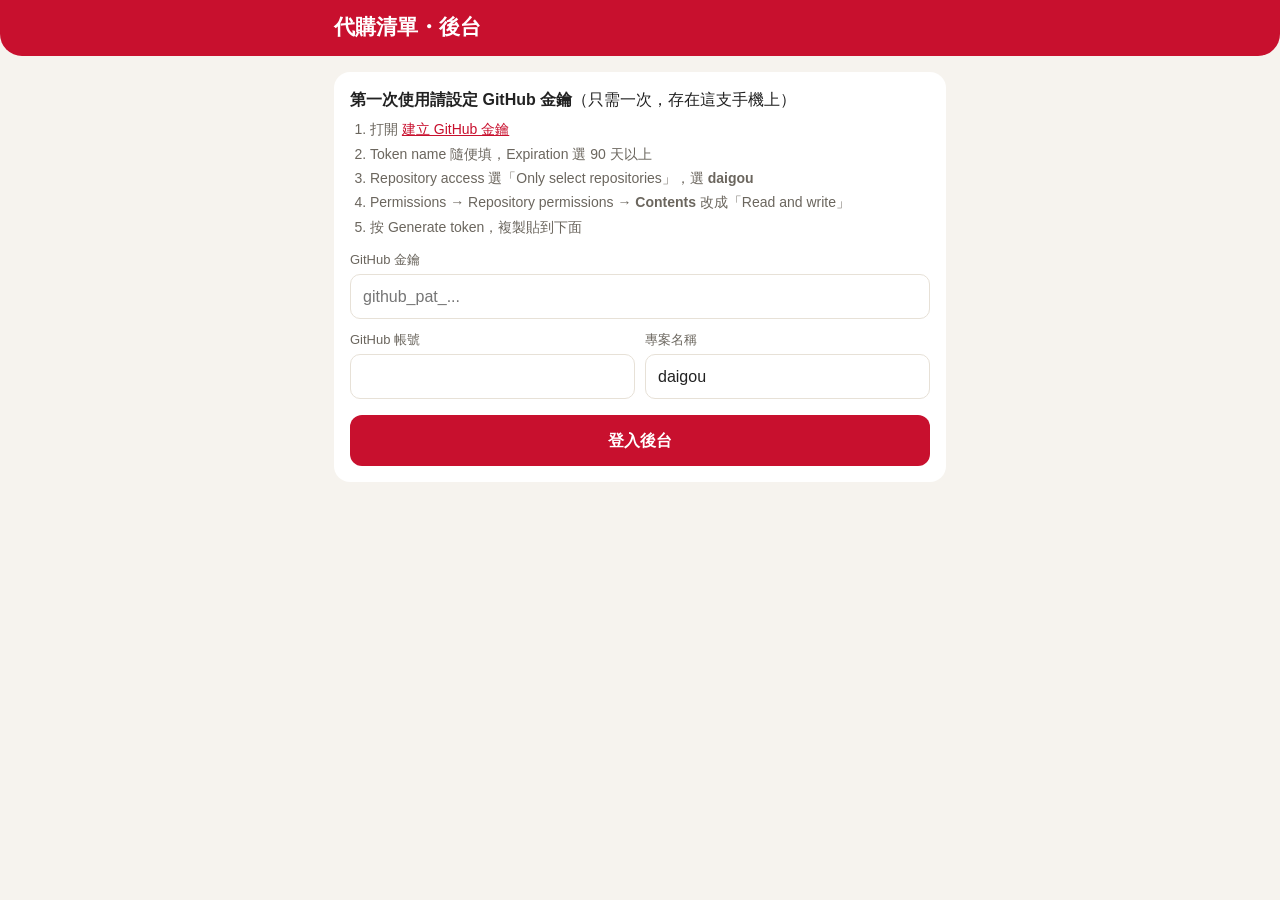
==== admin.html @ 392fc312 "代購清單 app 與後台 Co-Authored-By: Claude Opus 5.5 <noreply@anthropic.com> Claude-Session: https://claude." ====
<!doctype html>
<html lang="zh-Hant">
<head>
<meta charset="utf-8">
<meta name="viewport" content="width=device-width, initial-scale=1, viewport-fit=cover">
<meta name="theme-color" content="#c8102e">
<meta name="apple-mobile-web-app-capable" content="yes">
<meta name="mobile-web-app-capable" content="yes">
<meta name="apple-mobile-web-app-status-bar-style" content="black-translucent">
<meta name="apple-mobile-web-app-title" content="代購後台">
<link rel="apple-touch-icon" href="apple-touch-icon.png">
<link rel="icon" href="icon-192.png">
<link rel="stylesheet" href="app.css">
<title>代購清單・後台</title>
</head>
<body>
<div id="app"></div>
<script src="admin.js"></script>
</body>
</html>
---- app.css ----
:root{
  --bg:#f6f3ee; --card:#fff; --ink:#222; --sub:#6b665e; --line:#e7e1d7;
  --red:#c8102e; --red-soft:#fbe9ec; --green:#1f8a4c; --green-soft:#e6f4ec;
  --gray-soft:#efece7; --amber:#b26a00; --amber-soft:#fff3dc;
}
*{box-sizing:border-box;-webkit-tap-highlight-color:transparent}
html,body{margin:0}
body{background:var(--bg);color:var(--ink);font:16px/1.45 -apple-system,BlinkMacSystemFont,"PingFang TC","Noto Sans TC","Microsoft JhengHei",sans-serif;padding-bottom:calc(90px + env(safe-area-inset-bottom))}
button,input,textarea,select{font:inherit;color:inherit}
button{cursor:pointer}
.wrap{max-width:640px;margin:0 auto;padding:0 14px}

/* header */
header{background:var(--red);color:#fff;padding:calc(14px + env(safe-area-inset-top)) 0 16px;border-radius:0 0 22px 22px}
.top{display:flex;align-items:center;gap:10px}
.top h1{font-size:21px;margin:0;flex:1;line-height:1.25}
.iconbtn{border:0;background:rgba(255,255,255,.18);color:#fff;border-radius:12px;height:40px;min-width:40px;padding:0 12px;font-size:15px;font-weight:600}
.progress{margin-top:14px;display:flex;align-items:center;gap:12px}
.bar{flex:1;height:10px;background:rgba(255,255,255,.25);border-radius:9px;overflow:hidden}
.bar i{display:block;height:100%;background:#fff;border-radius:9px;transition:width .3s}
.progress b{font-size:15px;white-space:nowrap}
.totals{margin-top:12px;display:grid;grid-template-columns:1fr 1fr;gap:8px}
.tot{background:rgba(255,255,255,.14);border-radius:12px;padding:8px 10px}
.tot small{display:block;font-size:12px;opacity:.85}
.tot span{font-size:17px;font-weight:700}
.tot em{font-style:normal;font-size:12px;opacity:.85;margin-left:4px}

/* filters */
.filters{position:sticky;top:0;z-index:5;background:var(--bg);padding:12px 0 8px}
.seg{display:flex;background:var(--gray-soft);border-radius:12px;padding:3px}
.seg button{flex:1;border:0;background:none;padding:8px 0;border-radius:10px;font-size:15px;color:var(--sub)}
.seg button.on{background:#fff;color:var(--ink);font-weight:700;box-shadow:0 1px 3px rgba(0,0,0,.08)}
.chips{display:flex;gap:6px;overflow-x:auto;margin-top:8px;padding-bottom:2px;scrollbar-width:none}
.chips::-webkit-scrollbar{display:none}
.chip{flex:none;border:1px solid var(--line);background:#fff;border-radius:999px;padding:5px 12px;font-size:14px;color:var(--sub)}
.chip.on{background:var(--ink);border-color:var(--ink);color:#fff}

/* cards */
.list{display:flex;flex-direction:column;gap:10px;margin-top:4px}
.card{background:var(--card);border-radius:16px;padding:12px;display:grid;grid-template-columns:84px 1fr 52px;gap:12px;box-shadow:0 1px 2px rgba(0,0,0,.05);border:2px solid transparent;transition:background .2s,border-color .2s}
.card.done{background:var(--green-soft);border-color:#bfe3cd}
.card.oos{background:var(--amber-soft);border-color:#f1d9a8}
.thumb{width:84px;height:84px;border-radius:12px;object-fit:cover;background:var(--gray-soft);display:block;border:0;padding:0}
.noimg{width:84px;height:84px;border-radius:12px;background:var(--gray-soft);display:flex;align-items:center;justify-content:center;color:var(--sub);font-size:12px}
.card.done .thumb{filter:saturate(.6)}
.info{min-width:0}
.name{font-weight:700;font-size:16px;line-height:1.3;margin:0 0 4px;word-break:break-word}
.card.done .name{text-decoration:line-through;text-decoration-color:rgba(31,138,76,.6)}
.store{display:inline-flex;align-items:center;gap:3px;font-size:12.5px;background:var(--red-soft);color:var(--red);border-radius:6px;padding:1px 7px;margin-bottom:4px}
.price{font-size:15px}
.price .jpy{font-weight:700}
.price .twd{color:var(--sub);font-size:13.5px;margin-left:4px}
.qty{display:inline-block;background:var(--ink);color:#fff;border-radius:6px;font-size:13px;font-weight:700;padding:0 7px;margin-left:6px}
.note{font-size:13.5px;color:var(--sub);margin-top:5px;background:var(--gray-soft);border-radius:8px;padding:5px 8px;white-space:pre-wrap;word-break:break-word}
.report{font-size:13.5px;margin-top:5px;color:var(--green);white-space:pre-wrap;word-break:break-word}
.card.oos .report{color:var(--amber)}
.side{display:flex;flex-direction:column;align-items:center;gap:6px}
.check{width:48px;height:48px;border-radius:14px;border:2.5px solid #cfc8bc;background:#fff;display:flex;align-items:center;justify-content:center;padding:0}
.check svg{width:28px;height:28px;opacity:0;transform:scale(.6);transition:.15s}
.card.done .check{background:var(--green);border-color:var(--green)}
.card.done .check svg{opacity:1;transform:none}
.mini{border:0;background:none;font-size:11.5px;color:var(--sub);padding:2px 0;line-height:1.2;text-align:center}
.card.oos .mini.oosbtn{color:var(--amber);font-weight:700}
.status{font-size:12px;font-weight:700;color:var(--green)}
.card.oos .status{color:var(--amber)}
.edit-row{grid-column:1/-1;display:flex;gap:8px;border-top:1px dashed var(--line);padding-top:8px}
.edit-row button{flex:1;border:1px solid var(--line);background:#fff;border-radius:10px;padding:7px 0;font-size:14px}
.edit-row .del{color:var(--red)}
.empty{text-align:center;color:var(--sub);padding:40px 0}

/* fab */
.fab{position:fixed;left:50%;transform:translateX(-50%);bottom:calc(18px + env(safe-area-inset-bottom));border:0;background:var(--ink);color:#fff;border-radius:999px;padding:14px 26px;font-size:16px;font-weight:700;box-shadow:0 6px 18px rgba(0,0,0,.25);z-index:10}
.editbanner{background:var(--amber-soft);color:var(--amber);border-radius:12px;padding:8px 12px;font-size:14px;margin-top:10px;display:flex;align-items:center;gap:8px}
.editbanner button{margin-left:auto;border:0;background:var(--amber);color:#fff;border-radius:8px;padding:5px 12px;font-weight:700}

/* sheet */
.mask{position:fixed;inset:0;background:rgba(0,0,0,.45);z-index:20;display:none}
.mask.show{display:block}
.sheet{position:fixed;left:0;right:0;bottom:0;z-index:21;background:#fff;border-radius:20px 20px 0 0;max-height:92vh;overflow:auto;padding:16px 16px calc(20px + env(safe-area-inset-bottom));transform:translateY(105%);visibility:hidden;transition:transform .25s,visibility .25s}
.sheet.show{transform:none;visibility:visible}
.sheet .inner{max-width:600px;margin:0 auto}
.sheet h2{font-size:18px;margin:0 0 12px;display:flex;align-items:center}
.sheet h2 button{margin-left:auto;border:0;background:var(--gray-soft);border-radius:10px;width:34px;height:34px;font-size:18px}
.field{margin-bottom:12px}
.field label{display:block;font-size:13px;color:var(--sub);margin-bottom:4px}
.field input,.field textarea,.field select{width:100%;border:1px solid var(--line);border-radius:10px;padding:10px 12px;background:#fff;font-size:16px}
.field textarea{min-height:70px;resize:vertical}
.row2{display:grid;grid-template-columns:1fr 1fr;gap:10px}
.imgpick{display:flex;gap:12px;align-items:center}
.imgpick .prevbox{flex:none;width:84px;height:84px;border-radius:12px;background:var(--gray-soft) center/cover no-repeat;display:flex;align-items:center;justify-content:center;color:var(--sub);font-size:12px}
.imgpick label.btn{display:inline-block;border:1px solid var(--line);border-radius:10px;padding:8px 14px;font-size:14px;color:var(--ink);margin:0}
.primary{width:100%;border:0;background:var(--red);color:#fff;border-radius:12px;padding:14px;font-size:16px;font-weight:700;margin-top:4px}
.menu button{display:flex;width:100%;align-items:center;gap:12px;text-align:left;border:0;background:none;padding:13px 4px;border-bottom:1px solid var(--line);font-size:16px}
.menu button span{font-size:22px;width:30px;text-align:center}
.menu button small{display:block;color:var(--sub);font-size:12.5px}
.hint{font-size:12.5px;color:var(--sub);margin:-4px 0 12px}
.lightbox{position:fixed;inset:0;background:rgba(0,0,0,.9);z-index:30;display:none;align-items:center;justify-content:center;padding:20px}
.lightbox.show{display:flex}
.lightbox img{max-width:100%;max-height:100%;border-radius:12px}
.toast{position:fixed;left:50%;bottom:calc(84px + env(safe-area-inset-bottom));transform:translateX(-50%);background:rgba(0,0,0,.82);color:#fff;padding:9px 16px;border-radius:999px;font-size:14px;z-index:40;opacity:0;pointer-events:none;transition:opacity .2s}
.toast.show{opacity:1}
.offline{background:#fff3dc;color:#8a5200;border-radius:12px;padding:8px 12px;font-size:13.5px;margin-top:10px}
.updated{font-size:12px;opacity:.85;margin-top:8px}
.thumb{background-size:cover;background-position:center}
.login{background:#fff;border-radius:16px;padding:16px;margin-top:16px}
.login ol{padding-left:20px;margin:6px 0 14px;font-size:14px;color:var(--sub)}
.login ol li{margin-bottom:4px}
.saving{position:fixed;top:calc(10px + env(safe-area-inset-top));left:50%;transform:translateX(-50%);background:var(--ink);color:#fff;border-radius:999px;padding:7px 16px;font-size:14px;z-index:41;display:none}
.saving.show{display:block}
.adminbar{display:flex;gap:8px;margin-top:12px}
.adminbar button,.adminbar a{flex:1;border:0;background:rgba(255,255,255,.18);color:#fff;border-radius:12px;padding:9px 0;font-size:14px;font-weight:600;text-align:center;text-decoration:none}
a{color:var(--red)}
.imgpick .prevbox{flex:none;width:84px;height:84px;border-radius:12px;background:var(--gray-soft) center/cover no-repeat;display:flex;align-items:center;justify-content:center;color:var(--sub);font-size:12px}
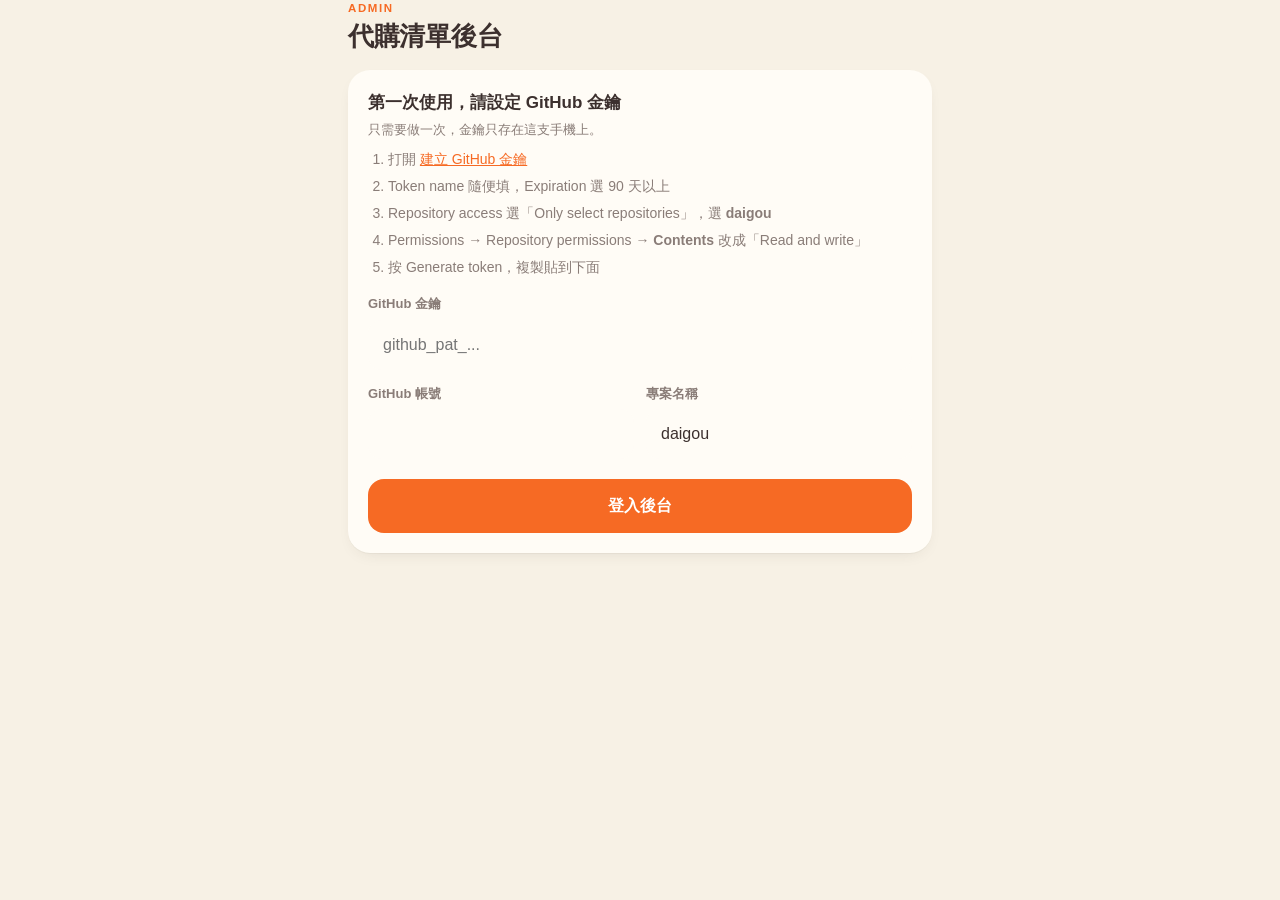
==== commit 17969927: "重新設計介面：套用新配色、圖示與版面 Co-Authored-By: Claude Opus 5.5 <noreply@anthropic.com> Claude-Session: https://c" ====
--- a/admin.html
+++ b/admin.html
@@ -3,10 +3,10 @@
 <head>
 <meta charset="utf-8">
 <meta name="viewport" content="width=device-width, initial-scale=1, viewport-fit=cover">
-<meta name="theme-color" content="#c8102e">
+<meta name="theme-color" content="#F7F1E5">
 <meta name="apple-mobile-web-app-capable" content="yes">
 <meta name="mobile-web-app-capable" content="yes">
-<meta name="apple-mobile-web-app-status-bar-style" content="black-translucent">
+<meta name="apple-mobile-web-app-status-bar-style" content="default">
 <meta name="apple-mobile-web-app-title" content="代購後台">
 <link rel="apple-touch-icon" href="apple-touch-icon.png">
 <link rel="icon" href="icon-192.png">
@@ -15,6 +15,6 @@
 </head>
 <body>
 <div id="app"></div>
-<script src="admin.js"></script>
+<script src="icons.js"></script><script src="admin.js"></script>
 </body>
 </html>
--- a/app.css
+++ b/app.css
@@ -1,113 +1,148 @@
 :root{
-  --bg:#f6f3ee; --card:#fff; --ink:#222; --sub:#6b665e; --line:#e7e1d7;
-  --red:#c8102e; --red-soft:#fbe9ec; --green:#1f8a4c; --green-soft:#e6f4ec;
-  --gray-soft:#efece7; --amber:#b26a00; --amber-soft:#fff3dc;
+  --hb-background:#F7F1E5;
+  --hb-surface:#ECE5DA;
+  --hb-text:#3C302E;
+  --hb-primary:#D9E5FF;
+  --hb-accent:#F66A24;
+  --hb-on-primary:#1A1A1A;
+  /* 由主色延伸出的輔助色 */
+  --card:#FFFCF6;
+  --muted:#8A7D78;
+  --line:#E2D9CC;
+  --accent-soft:#FDE6D8;
+  --shadow:0 1px 0 rgba(60,48,46,.04),0 6px 18px -10px rgba(60,48,46,.18);
 }
 *{box-sizing:border-box;-webkit-tap-highlight-color:transparent}
 html,body{margin:0}
-body{background:var(--bg);color:var(--ink);font:16px/1.45 -apple-system,BlinkMacSystemFont,"PingFang TC","Noto Sans TC","Microsoft JhengHei",sans-serif;padding-bottom:calc(90px + env(safe-area-inset-bottom))}
+body{background:var(--hb-background);color:var(--hb-text);font:16px/1.5 -apple-system,BlinkMacSystemFont,"SF Pro Text","PingFang TC","Noto Sans TC","Microsoft JhengHei",sans-serif;-webkit-font-smoothing:antialiased;padding-bottom:calc(96px + env(safe-area-inset-bottom))}
 button,input,textarea,select{font:inherit;color:inherit}
 button{cursor:pointer}
-.wrap{max-width:640px;margin:0 auto;padding:0 14px}
+a{color:var(--hb-accent)}
+svg.i{width:1em;height:1em;vertical-align:-.13em;flex:none}
+.wrap{max-width:620px;margin:0 auto;padding:0 18px}
 
-/* header */
-header{background:var(--red);color:#fff;padding:calc(14px + env(safe-area-inset-top)) 0 16px;border-radius:0 0 22px 22px}
-.top{display:flex;align-items:center;gap:10px}
-.top h1{font-size:21px;margin:0;flex:1;line-height:1.25}
-.iconbtn{border:0;background:rgba(255,255,255,.18);color:#fff;border-radius:12px;height:40px;min-width:40px;padding:0 12px;font-size:15px;font-weight:600}
-.progress{margin-top:14px;display:flex;align-items:center;gap:12px}
-.bar{flex:1;height:10px;background:rgba(255,255,255,.25);border-radius:9px;overflow:hidden}
-.bar i{display:block;height:100%;background:#fff;border-radius:9px;transition:width .3s}
-.progress b{font-size:15px;white-space:nowrap}
-.totals{margin-top:12px;display:grid;grid-template-columns:1fr 1fr;gap:8px}
-.tot{background:rgba(255,255,255,.14);border-radius:12px;padding:8px 10px}
-.tot small{display:block;font-size:12px;opacity:.85}
-.tot span{font-size:17px;font-weight:700}
-.tot em{font-style:normal;font-size:12px;opacity:.85;margin-left:4px}
+/* ---------- 頁首 ---------- */
+header{padding-top:calc(30px + env(safe-area-inset-top))}
+.top{display:flex;align-items:flex-start;gap:12px}
+.top>div{flex:1;min-width:0}
+.eyebrow{margin:0 0 4px;font-size:11.5px;letter-spacing:.14em;color:var(--hb-accent);font-weight:700}
+.top h1{margin:0;font-size:26px;line-height:1.2;font-weight:800;letter-spacing:-.01em;word-break:break-word}
+.top h1 small{display:block;font-size:13px;font-weight:500;color:var(--muted);letter-spacing:0;margin-top:4px}
+.iconbtn{flex:none;width:44px;height:44px;border-radius:14px;border:0;background:var(--hb-surface);color:var(--hb-text);display:flex;align-items:center;justify-content:center;font-size:20px}
 
-/* filters */
-.filters{position:sticky;top:0;z-index:5;background:var(--bg);padding:12px 0 8px}
-.seg{display:flex;background:var(--gray-soft);border-radius:12px;padding:3px}
-.seg button{flex:1;border:0;background:none;padding:8px 0;border-radius:10px;font-size:15px;color:var(--sub)}
-.seg button.on{background:#fff;color:var(--ink);font-weight:700;box-shadow:0 1px 3px rgba(0,0,0,.08)}
-.chips{display:flex;gap:6px;overflow-x:auto;margin-top:8px;padding-bottom:2px;scrollbar-width:none}
+.summary{margin-top:18px;background:var(--hb-primary);color:var(--hb-on-primary);border-radius:24px;padding:18px;display:flex;align-items:center;gap:18px}
+.ring{position:relative;width:84px;height:84px;flex:none}
+.ring svg{width:84px;height:84px;transform:rotate(-90deg)}
+.ring circle{fill:none;stroke-width:9}
+.ring .track{stroke:rgba(26,26,26,.09)}
+.ring .val{stroke:var(--hb-accent);stroke-linecap:round;transition:stroke-dashoffset .5s}
+.ring div{position:absolute;inset:0;display:flex;flex-direction:column;align-items:center;justify-content:center;line-height:1.1}
+.ring b{font-size:22px;font-weight:800}
+.ring small{font-size:11px;opacity:.6}
+.sumtext{min-width:0}
+.sumtext small{display:block;font-size:12.5px;opacity:.6}
+.sumtext .big{display:block;font-size:26px;font-weight:800;letter-spacing:-.01em;line-height:1.2}
+.sumtext .sub{display:block;font-size:13px;opacity:.7;margin-top:2px;line-height:1.45}
+.stats{display:grid;grid-template-columns:1fr 1fr;gap:10px;flex:1}
+.stats div{background:rgba(255,255,255,.55);border-radius:14px;padding:10px 12px}
+.stats small{display:block;font-size:12px;opacity:.6}
+.stats b{font-size:19px;font-weight:800}
+.stats em{display:block;font-style:normal;font-size:12px;opacity:.65}
+.updated{margin:10px 2px 0;font-size:12px;color:var(--muted)}
+.offline{margin-top:12px;background:var(--hb-surface);border-radius:14px;padding:10px 14px;font-size:13.5px;display:flex;gap:8px;align-items:center}
+.offline::before{content:"";width:8px;height:8px;border-radius:50%;background:var(--hb-accent);flex:none}
+
+/* ---------- 篩選 ---------- */
+.filters{position:sticky;top:0;z-index:5;background:var(--hb-background);padding:16px 0 10px;margin:0 -18px;padding-left:18px;padding-right:18px}
+.seg{display:flex;background:var(--hb-surface);border-radius:14px;padding:4px}
+.seg button{flex:1;border:0;background:none;padding:8px 0;border-radius:11px;font-size:14.5px;color:var(--muted);font-weight:600;white-space:nowrap}
+.seg button.on{background:var(--card);color:var(--hb-text);box-shadow:0 1px 3px rgba(60,48,46,.12)}
+.seg button i{font-style:normal;display:inline-block;min-width:18px;padding:0 5px;margin-left:3px;border-radius:9px;background:var(--hb-accent);color:#fff;font-size:11.5px;line-height:18px}
+.chips{display:flex;gap:8px;overflow-x:auto;margin:10px -18px 0;padding:0 18px 2px;scrollbar-width:none}
 .chips::-webkit-scrollbar{display:none}
-.chip{flex:none;border:1px solid var(--line);background:#fff;border-radius:999px;padding:5px 12px;font-size:14px;color:var(--sub)}
-.chip.on{background:var(--ink);border-color:var(--ink);color:#fff}
+.chip{flex:none;border:1px solid var(--line);background:transparent;border-radius:999px;padding:6px 14px;font-size:13.5px;color:var(--hb-text)}
+.chip.on{background:var(--hb-text);border-color:var(--hb-text);color:var(--hb-background)}
 
-/* cards */
-.list{display:flex;flex-direction:column;gap:10px;margin-top:4px}
-.card{background:var(--card);border-radius:16px;padding:12px;display:grid;grid-template-columns:84px 1fr 52px;gap:12px;box-shadow:0 1px 2px rgba(0,0,0,.05);border:2px solid transparent;transition:background .2s,border-color .2s}
-.card.done{background:var(--green-soft);border-color:#bfe3cd}
-.card.oos{background:var(--amber-soft);border-color:#f1d9a8}
-.thumb{width:84px;height:84px;border-radius:12px;object-fit:cover;background:var(--gray-soft);display:block;border:0;padding:0}
-.noimg{width:84px;height:84px;border-radius:12px;background:var(--gray-soft);display:flex;align-items:center;justify-content:center;color:var(--sub);font-size:12px}
-.card.done .thumb{filter:saturate(.6)}
+/* ---------- 商品卡 ---------- */
+.list{display:flex;flex-direction:column;gap:12px;margin-top:4px}
+.card{position:relative;background:var(--card);border-radius:22px;padding:14px;display:grid;grid-template-columns:80px 1fr 40px;gap:12px;box-shadow:var(--shadow);transition:opacity .2s,background .2s}
+.thumb{width:80px;height:80px;border-radius:16px;background:var(--hb-surface) center/cover no-repeat;display:block;border:0;padding:0}
+.noimg{width:80px;height:80px;border-radius:16px;background:var(--hb-surface);display:flex;align-items:center;justify-content:center;color:var(--muted);font-size:26px}
 .info{min-width:0}
-.name{font-weight:700;font-size:16px;line-height:1.3;margin:0 0 4px;word-break:break-word}
-.card.done .name{text-decoration:line-through;text-decoration-color:rgba(31,138,76,.6)}
-.store{display:inline-flex;align-items:center;gap:3px;font-size:12.5px;background:var(--red-soft);color:var(--red);border-radius:6px;padding:1px 7px;margin-bottom:4px}
-.price{font-size:15px}
-.price .jpy{font-weight:700}
-.price .twd{color:var(--sub);font-size:13.5px;margin-left:4px}
-.qty{display:inline-block;background:var(--ink);color:#fff;border-radius:6px;font-size:13px;font-weight:700;padding:0 7px;margin-left:6px}
-.note{font-size:13.5px;color:var(--sub);margin-top:5px;background:var(--gray-soft);border-radius:8px;padding:5px 8px;white-space:pre-wrap;word-break:break-word}
-.report{font-size:13.5px;margin-top:5px;color:var(--green);white-space:pre-wrap;word-break:break-word}
-.card.oos .report{color:var(--amber)}
-.side{display:flex;flex-direction:column;align-items:center;gap:6px}
-.check{width:48px;height:48px;border-radius:14px;border:2.5px solid #cfc8bc;background:#fff;display:flex;align-items:center;justify-content:center;padding:0}
-.check svg{width:28px;height:28px;opacity:0;transform:scale(.6);transition:.15s}
-.card.done .check{background:var(--green);border-color:var(--green)}
+.meta{display:flex;flex-wrap:wrap;gap:6px;margin-bottom:6px}
+.store{display:inline-flex;align-items:center;gap:4px;font-size:12px;font-weight:600;background:var(--hb-primary);color:var(--hb-on-primary);border-radius:8px;padding:2px 8px}
+.badge{display:inline-flex;align-items:center;gap:4px;font-size:12px;font-weight:700;border-radius:8px;padding:2px 8px;background:var(--hb-accent);color:#fff}
+.badge.oos{background:var(--hb-text);color:var(--hb-background)}
+.name{font-weight:700;font-size:16.5px;line-height:1.35;margin:0;word-break:break-word}
+.price{display:flex;align-items:baseline;flex-wrap:wrap;gap:4px 8px;margin-top:6px}
+.price b{font-size:18px;font-weight:800;letter-spacing:-.01em}
+.price span{font-size:13px;color:var(--muted)}
+.price .qty{color:var(--hb-text);font-weight:700;background:var(--hb-surface);border-radius:7px;padding:0 7px;font-size:12.5px}
+.note{font-size:13.5px;color:var(--muted);margin-top:8px;padding-left:10px;border-left:2px solid var(--line);white-space:pre-wrap;word-break:break-word}
+.report{font-size:13.5px;margin-top:8px;background:var(--accent-soft);color:#9A3B0C;border-radius:10px;padding:6px 10px;white-space:pre-wrap;word-break:break-word}
+.actions{display:flex;gap:6px;margin-top:10px}
+.pill{border:1px solid var(--line);background:transparent;border-radius:999px;padding:4px 11px;font-size:12.5px;color:var(--muted);white-space:nowrap;display:inline-flex;align-items:center;gap:5px}
+.pill.on{background:var(--hb-text);border-color:var(--hb-text);color:var(--hb-background)}
+.check{width:40px;height:40px;border-radius:50%;border:2px solid var(--line);background:transparent;display:flex;align-items:center;justify-content:center;padding:0;transition:.15s}
+.check svg{width:22px;height:22px;opacity:0;transform:scale(.5);transition:.15s}
+.card.done{background:transparent;box-shadow:none;border:1px dashed var(--line)}
+.card.done .thumb{opacity:.55}
+.card.done .name{text-decoration:line-through;text-decoration-color:var(--hb-accent);text-decoration-thickness:2px;opacity:.6}
+.card.done .price,.card.done .note{opacity:.55}
+.card.done .check{background:var(--hb-accent);border-color:var(--hb-accent);box-shadow:0 6px 14px -6px var(--hb-accent)}
 .card.done .check svg{opacity:1;transform:none}
-.mini{border:0;background:none;font-size:11.5px;color:var(--sub);padding:2px 0;line-height:1.2;text-align:center}
-.card.oos .mini.oosbtn{color:var(--amber);font-weight:700}
-.status{font-size:12px;font-weight:700;color:var(--green)}
-.card.oos .status{color:var(--amber)}
-.edit-row{grid-column:1/-1;display:flex;gap:8px;border-top:1px dashed var(--line);padding-top:8px}
-.edit-row button{flex:1;border:1px solid var(--line);background:#fff;border-radius:10px;padding:7px 0;font-size:14px}
-.edit-row .del{color:var(--red)}
-.empty{text-align:center;color:var(--sub);padding:40px 0}
+.card.oos{background:var(--hb-surface);box-shadow:none}
+.card.oos .thumb{filter:grayscale(.8);opacity:.7}
+.edit-row{grid-column:1/-1;display:flex;gap:8px;border-top:1px solid var(--line);padding-top:12px;margin-top:2px}
+.edit-row button{flex:1;border:0;background:var(--hb-surface);border-radius:12px;padding:9px 0;font-size:14px;font-weight:600;display:flex;align-items:center;justify-content:center;gap:6px}
+.edit-row .del{color:#C2410C}
+.edit-row button:disabled{opacity:.35}
+.empty{text-align:center;color:var(--muted);padding:48px 0}
 
-/* fab */
-.fab{position:fixed;left:50%;transform:translateX(-50%);bottom:calc(18px + env(safe-area-inset-bottom));border:0;background:var(--ink);color:#fff;border-radius:999px;padding:14px 26px;font-size:16px;font-weight:700;box-shadow:0 6px 18px rgba(0,0,0,.25);z-index:10}
-.editbanner{background:var(--amber-soft);color:var(--amber);border-radius:12px;padding:8px 12px;font-size:14px;margin-top:10px;display:flex;align-items:center;gap:8px}
-.editbanner button{margin-left:auto;border:0;background:var(--amber);color:#fff;border-radius:8px;padding:5px 12px;font-weight:700}
+/* ---------- 浮動按鈕 ---------- */
+.fab{position:fixed;left:50%;transform:translateX(-50%);bottom:calc(20px + env(safe-area-inset-bottom));border:0;background:var(--hb-accent);color:#fff;border-radius:999px;padding:15px 28px;font-size:16px;font-weight:700;box-shadow:0 10px 24px -8px rgba(246,106,36,.7);z-index:10;display:flex;align-items:center;gap:8px}
+.adminbar{display:flex;gap:10px;margin-top:12px}
+.adminbar a,.adminbar button{flex:1;border:0;background:var(--hb-surface);color:var(--hb-text);border-radius:14px;padding:11px 0;font-size:14px;font-weight:600;text-align:center;text-decoration:none;display:flex;align-items:center;justify-content:center;gap:6px}
 
-/* sheet */
-.mask{position:fixed;inset:0;background:rgba(0,0,0,.45);z-index:20;display:none}
+/* ---------- 底部面板 ---------- */
+.mask{position:fixed;inset:0;background:rgba(60,48,46,.4);z-index:20;display:none;-webkit-backdrop-filter:blur(2px);backdrop-filter:blur(2px)}
 .mask.show{display:block}
-.sheet{position:fixed;left:0;right:0;bottom:0;z-index:21;background:#fff;border-radius:20px 20px 0 0;max-height:92vh;overflow:auto;padding:16px 16px calc(20px + env(safe-area-inset-bottom));transform:translateY(105%);visibility:hidden;transition:transform .25s,visibility .25s}
+.sheet{position:fixed;left:0;right:0;bottom:0;z-index:21;background:var(--hb-background);border-radius:26px 26px 0 0;max-height:92vh;overflow:auto;padding:10px 20px calc(24px + env(safe-area-inset-bottom));transform:translateY(105%);visibility:hidden;transition:transform .28s cubic-bezier(.2,.8,.2,1),visibility .28s}
 .sheet.show{transform:none;visibility:visible}
-.sheet .inner{max-width:600px;margin:0 auto}
-.sheet h2{font-size:18px;margin:0 0 12px;display:flex;align-items:center}
-.sheet h2 button{margin-left:auto;border:0;background:var(--gray-soft);border-radius:10px;width:34px;height:34px;font-size:18px}
-.field{margin-bottom:12px}
-.field label{display:block;font-size:13px;color:var(--sub);margin-bottom:4px}
-.field input,.field textarea,.field select{width:100%;border:1px solid var(--line);border-radius:10px;padding:10px 12px;background:#fff;font-size:16px}
-.field textarea{min-height:70px;resize:vertical}
-.row2{display:grid;grid-template-columns:1fr 1fr;gap:10px}
-.imgpick{display:flex;gap:12px;align-items:center}
-.imgpick .prevbox{flex:none;width:84px;height:84px;border-radius:12px;background:var(--gray-soft) center/cover no-repeat;display:flex;align-items:center;justify-content:center;color:var(--sub);font-size:12px}
-.imgpick label.btn{display:inline-block;border:1px solid var(--line);border-radius:10px;padding:8px 14px;font-size:14px;color:var(--ink);margin:0}
-.primary{width:100%;border:0;background:var(--red);color:#fff;border-radius:12px;padding:14px;font-size:16px;font-weight:700;margin-top:4px}
-.menu button{display:flex;width:100%;align-items:center;gap:12px;text-align:left;border:0;background:none;padding:13px 4px;border-bottom:1px solid var(--line);font-size:16px}
-.menu button span{font-size:22px;width:30px;text-align:center}
-.menu button small{display:block;color:var(--sub);font-size:12.5px}
-.hint{font-size:12.5px;color:var(--sub);margin:-4px 0 12px}
-.lightbox{position:fixed;inset:0;background:rgba(0,0,0,.9);z-index:30;display:none;align-items:center;justify-content:center;padding:20px}
+.sheet::before{content:"";display:block;width:40px;height:5px;border-radius:3px;background:var(--line);margin:0 auto 14px}
+.sheet .inner{max-width:580px;margin:0 auto}
+.sheet h2{font-size:20px;font-weight:800;margin:0 0 16px;display:flex;align-items:center;gap:10px}
+.sheet h2 button{margin-left:auto;border:0;background:var(--hb-surface);border-radius:50%;width:34px;height:34px;font-size:15px;flex:none}
+.field{margin-bottom:14px}
+.field label{display:block;font-size:13px;font-weight:600;color:var(--muted);margin-bottom:6px}
+.field input,.field textarea,.field select{width:100%;border:1.5px solid transparent;border-radius:14px;padding:12px 14px;background:var(--card);font-size:16px;outline:none;transition:border-color .15s}
+.field input:focus,.field textarea:focus{border-color:var(--hb-accent)}
+.field textarea{min-height:84px;resize:vertical}
+.row2{display:grid;grid-template-columns:1fr 1fr;gap:12px}
+.imgpick{display:flex;gap:14px;align-items:center}
+.imgpick .prevbox{flex:none;width:92px;height:92px;border-radius:16px;background:var(--hb-surface) center/cover no-repeat;display:flex;align-items:center;justify-content:center;color:var(--muted);font-size:12px}
+.imgpick label.btn{display:inline-flex;align-items:center;gap:6px;background:var(--hb-primary);color:var(--hb-on-primary);border-radius:12px;padding:9px 14px;font-size:14px;font-weight:600;margin:0}
+.imgpick .chip{margin-top:0}
+.primary{width:100%;border:0;background:var(--hb-accent);color:#fff;border-radius:16px;padding:15px;font-size:16px;font-weight:700;margin-top:6px}
+.primary:disabled{opacity:.6}
+.menu{background:var(--card);border-radius:18px;overflow:hidden}
+.menu button{display:flex;width:100%;align-items:center;gap:14px;text-align:left;border:0;background:none;padding:14px 16px;font-size:16px;font-weight:600}
+.menu button+button{border-top:1px solid var(--hb-surface)}
+.menu button>span{width:38px;height:38px;border-radius:12px;background:var(--hb-primary);color:var(--hb-on-primary);display:flex;align-items:center;justify-content:center;font-size:18px;flex:none}
+.menu button small{display:block;color:var(--muted);font-size:12.5px;font-weight:400}
+.hint{font-size:13px;color:var(--muted);margin:-4px 0 14px}
+.steps{padding-left:22px;line-height:1.9;margin:0 0 12px}
+.lightbox{position:fixed;inset:0;background:rgba(30,24,22,.92);z-index:30;display:none;align-items:center;justify-content:center;padding:20px}
 .lightbox.show{display:flex}
-.lightbox img{max-width:100%;max-height:100%;border-radius:12px}
-.toast{position:fixed;left:50%;bottom:calc(84px + env(safe-area-inset-bottom));transform:translateX(-50%);background:rgba(0,0,0,.82);color:#fff;padding:9px 16px;border-radius:999px;font-size:14px;z-index:40;opacity:0;pointer-events:none;transition:opacity .2s}
+.lightbox img{max-width:100%;max-height:100%;border-radius:18px}
+.toast{position:fixed;left:50%;bottom:calc(92px + env(safe-area-inset-bottom));transform:translateX(-50%);background:var(--hb-text);color:var(--hb-background);padding:10px 18px;border-radius:999px;font-size:14px;z-index:40;opacity:0;pointer-events:none;transition:opacity .2s;max-width:90vw;text-align:center}
 .toast.show{opacity:1}
-.offline{background:#fff3dc;color:#8a5200;border-radius:12px;padding:8px 12px;font-size:13.5px;margin-top:10px}
-.updated{font-size:12px;opacity:.85;margin-top:8px}
-.thumb{background-size:cover;background-position:center}
-.login{background:#fff;border-radius:16px;padding:16px;margin-top:16px}
-.login ol{padding-left:20px;margin:6px 0 14px;font-size:14px;color:var(--sub)}
-.login ol li{margin-bottom:4px}
-.saving{position:fixed;top:calc(10px + env(safe-area-inset-top));left:50%;transform:translateX(-50%);background:var(--ink);color:#fff;border-radius:999px;padding:7px 16px;font-size:14px;z-index:41;display:none}
+.saving{position:fixed;top:calc(12px + env(safe-area-inset-top));left:50%;transform:translateX(-50%);background:var(--hb-text);color:var(--hb-background);border-radius:999px;padding:7px 16px;font-size:13.5px;z-index:41;display:none}
 .saving.show{display:block}
-.adminbar{display:flex;gap:8px;margin-top:12px}
-.adminbar button,.adminbar a{flex:1;border:0;background:rgba(255,255,255,.18);color:#fff;border-radius:12px;padding:9px 0;font-size:14px;font-weight:600;text-align:center;text-decoration:none}
-a{color:var(--red)}
-.imgpick .prevbox{flex:none;width:84px;height:84px;border-radius:12px;background:var(--gray-soft) center/cover no-repeat;display:flex;align-items:center;justify-content:center;color:var(--sub);font-size:12px}
+
+/* ---------- 後台登入 ---------- */
+.login{background:var(--card);border-radius:22px;padding:20px;margin-top:18px;box-shadow:var(--shadow)}
+.login h3{margin:0 0 4px;font-size:17px}
+.login ol{padding-left:20px;margin:10px 0 16px;font-size:14px;color:var(--muted)}
+.login ol li{margin-bottom:6px}
+.login .err{color:#C2410C;font-size:14px;font-weight:600}
